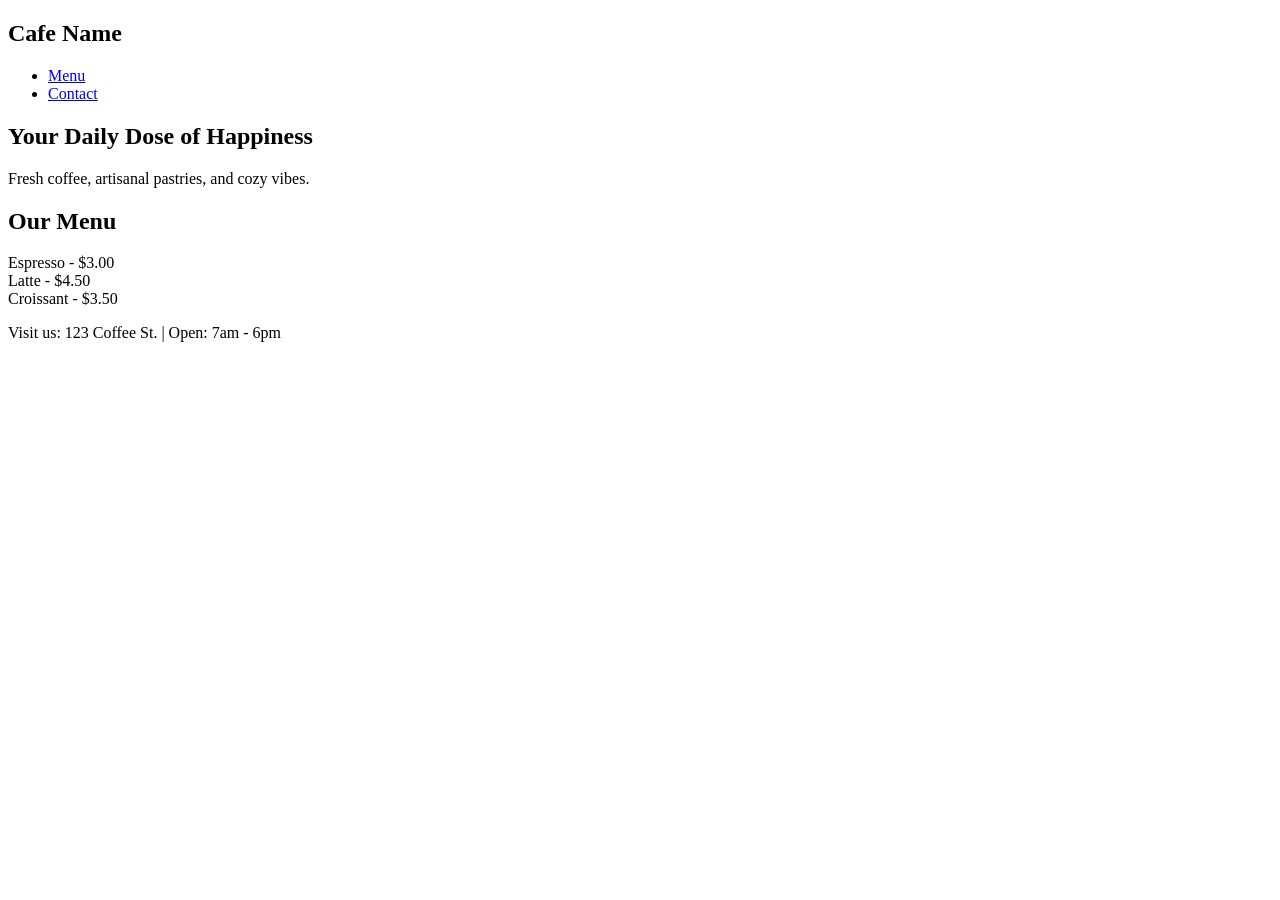
==== index.html @ e347914f "version1" ====
<!DOCTYPE html>
<html lang="en">
<head>
    <meta charset="UTF-8">
    <meta name="viewport" content="width=device-width, initial-scale=1.0">
    <title>Cafe Name | Coffee & Bites</title>
    <link rel="stylesheet" href="style.css">
</head>
<body>

    <header>
        <nav>
            <h1>Cafe Name</h1>
            <ul>
                <li><a href="#menu">Menu</a></li>
                <li><a href="#contact">Contact</a></li>
            </ul>
        </nav>
    </header>

    <section class="hero">
        <h2>Your Daily Dose of Happiness</h2>
        <p>Fresh coffee, artisanal pastries, and cozy vibes.</p>
    </section>

    <section id="menu">
        <h2>Our Menu</h2>
        <div class="menu-items">
            <div class="item">Espresso - $3.00</div>
            <div class="item">Latte - $4.50</div>
            <div class="item">Croissant - $3.50</div>
        </div>
    </section>

    <footer id="contact">
        <p>Visit us: 123 Coffee St. | Open: 7am - 6pm</p>
    </footer>

    <script src="script.js"></script>
</body>
</html>
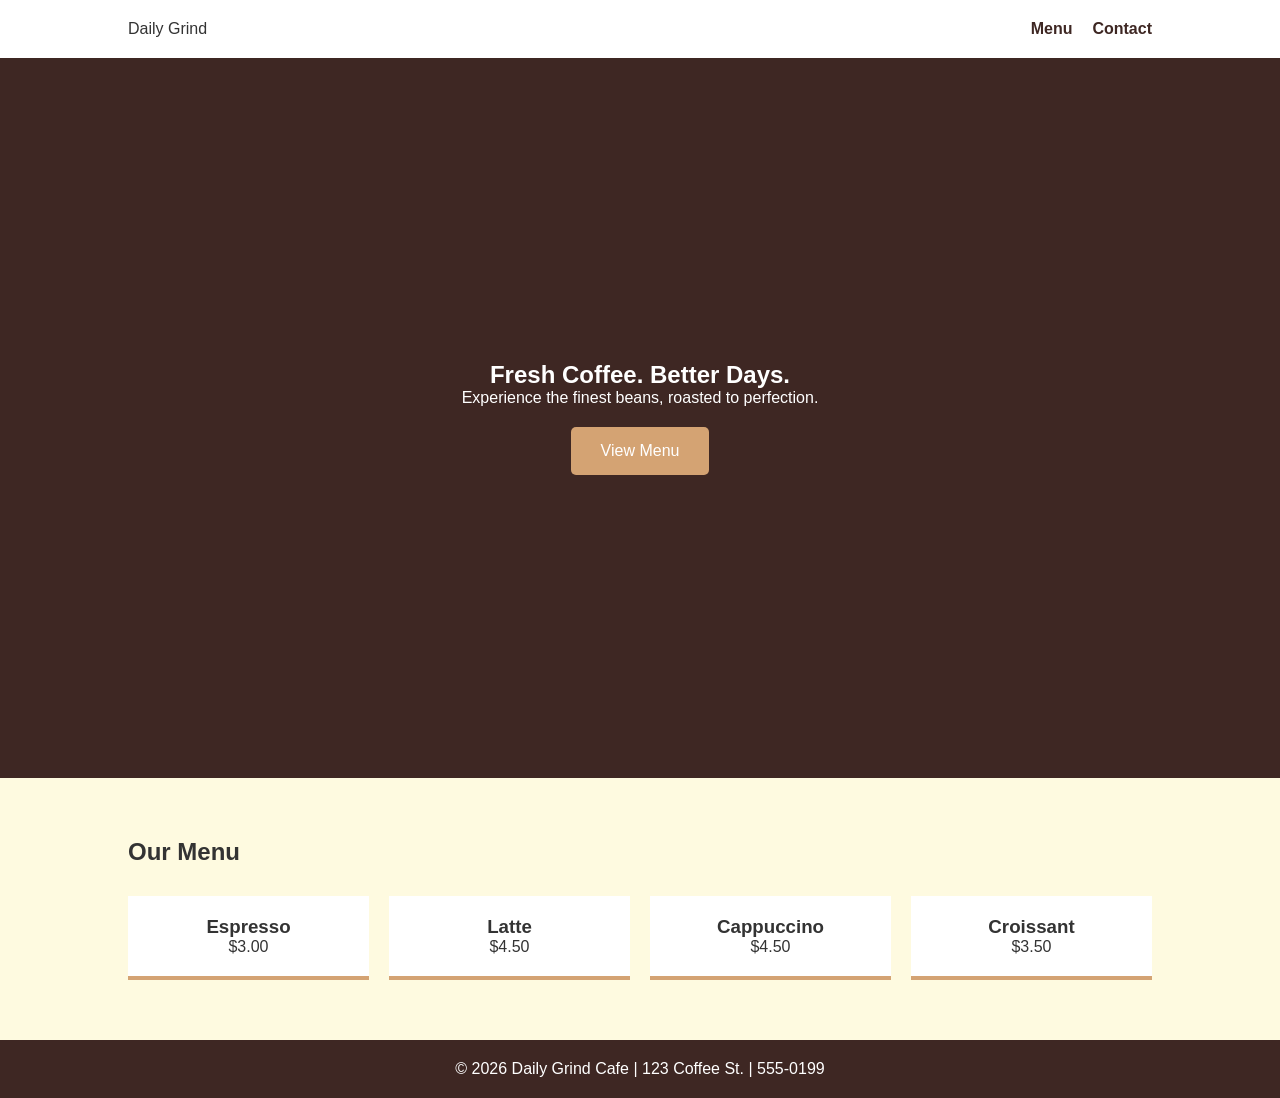
==== commit 0f9f4fd9: "Version1(Working)" ====
--- a/index.html
+++ b/index.html
@@ -3,14 +3,14 @@
 <head>
     <meta charset="UTF-8">
     <meta name="viewport" content="width=device-width, initial-scale=1.0">
-    <title>Cafe Name | Coffee & Bites</title>
+    <title>The Daily Grind | Artisan Cafe</title>
     <link rel="stylesheet" href="style.css">
 </head>
 <body>
 
     <header>
+        <div class="logo">Daily Grind</div>
         <nav>
-            <h1>Cafe Name</h1>
             <ul>
                 <li><a href="#menu">Menu</a></li>
                 <li><a href="#contact">Contact</a></li>
@@ -19,21 +19,25 @@
     </header>
 
     <section class="hero">
-        <h2>Your Daily Dose of Happiness</h2>
-        <p>Fresh coffee, artisanal pastries, and cozy vibes.</p>
+        <div class="hero-content">
+            <h1>Fresh Coffee. Better Days.</h1>
+            <p>Experience the finest beans, roasted to perfection.</p>
+            <a href="#menu" class="cta-button">View Menu</a>
+        </div>
     </section>
 
     <section id="menu">
         <h2>Our Menu</h2>
-        <div class="menu-items">
-            <div class="item">Espresso - $3.00</div>
-            <div class="item">Latte - $4.50</div>
-            <div class="item">Croissant - $3.50</div>
+        <div class="menu-grid">
+            <div class="menu-card"><h3>Espresso</h3><p>$3.00</p></div>
+            <div class="menu-card"><h3>Latte</h3><p>$4.50</p></div>
+            <div class="menu-card"><h3>Cappuccino</h3><p>$4.50</p></div>
+            <div class="menu-card"><h3>Croissant</h3><p>$3.50</p></div>
         </div>
     </section>
 
     <footer id="contact">
-        <p>Visit us: 123 Coffee St. | Open: 7am - 6pm</p>
+        <p>&copy; 2026 Daily Grind Cafe | 123 Coffee St. | 555-0199</p>
     </footer>
 
     <script src="script.js"></script>
--- a/style.css
+++ b/style.css
@@ -0,0 +1,24 @@
+:root {
+    --primary: #3e2723;
+    --accent: #d4a373;
+    --light: #fefae0;
+}
+
+* { margin: 0; padding: 0; box-sizing: border-box; }
+body { font-family: 'Segoe UI', sans-serif; background: var(--light); color: #333; }
+
+/* Navigation */
+header { display: flex; justify-content: space-between; padding: 20px 10%; background: #fff; align-items: center; }
+nav ul { display: flex; list-style: none; gap: 20px; }
+nav a { text-decoration: none; color: var(--primary); font-weight: bold; }
+
+/* Hero Section */
+.hero { height: 80vh; background: var(--primary); display: flex; align-items: center; justify-content: center; text-align: center; color: white; }
+.cta-button { display: inline-block; padding: 15px 30px; background: var(--accent); color: white; text-decoration: none; margin-top: 20px; border-radius: 5px; }
+
+/* Menu Grid */
+#menu { padding: 60px 10%; }
+.menu-grid { display: grid; grid-template-columns: repeat(auto-fit, minmax(200px, 1fr)); gap: 20px; margin-top: 30px; }
+.menu-card { background: white; padding: 20px; text-align: center; border-bottom: 4px solid var(--accent); }
+
+footer { text-align: center; padding: 20px; background: var(--primary); color: white; }
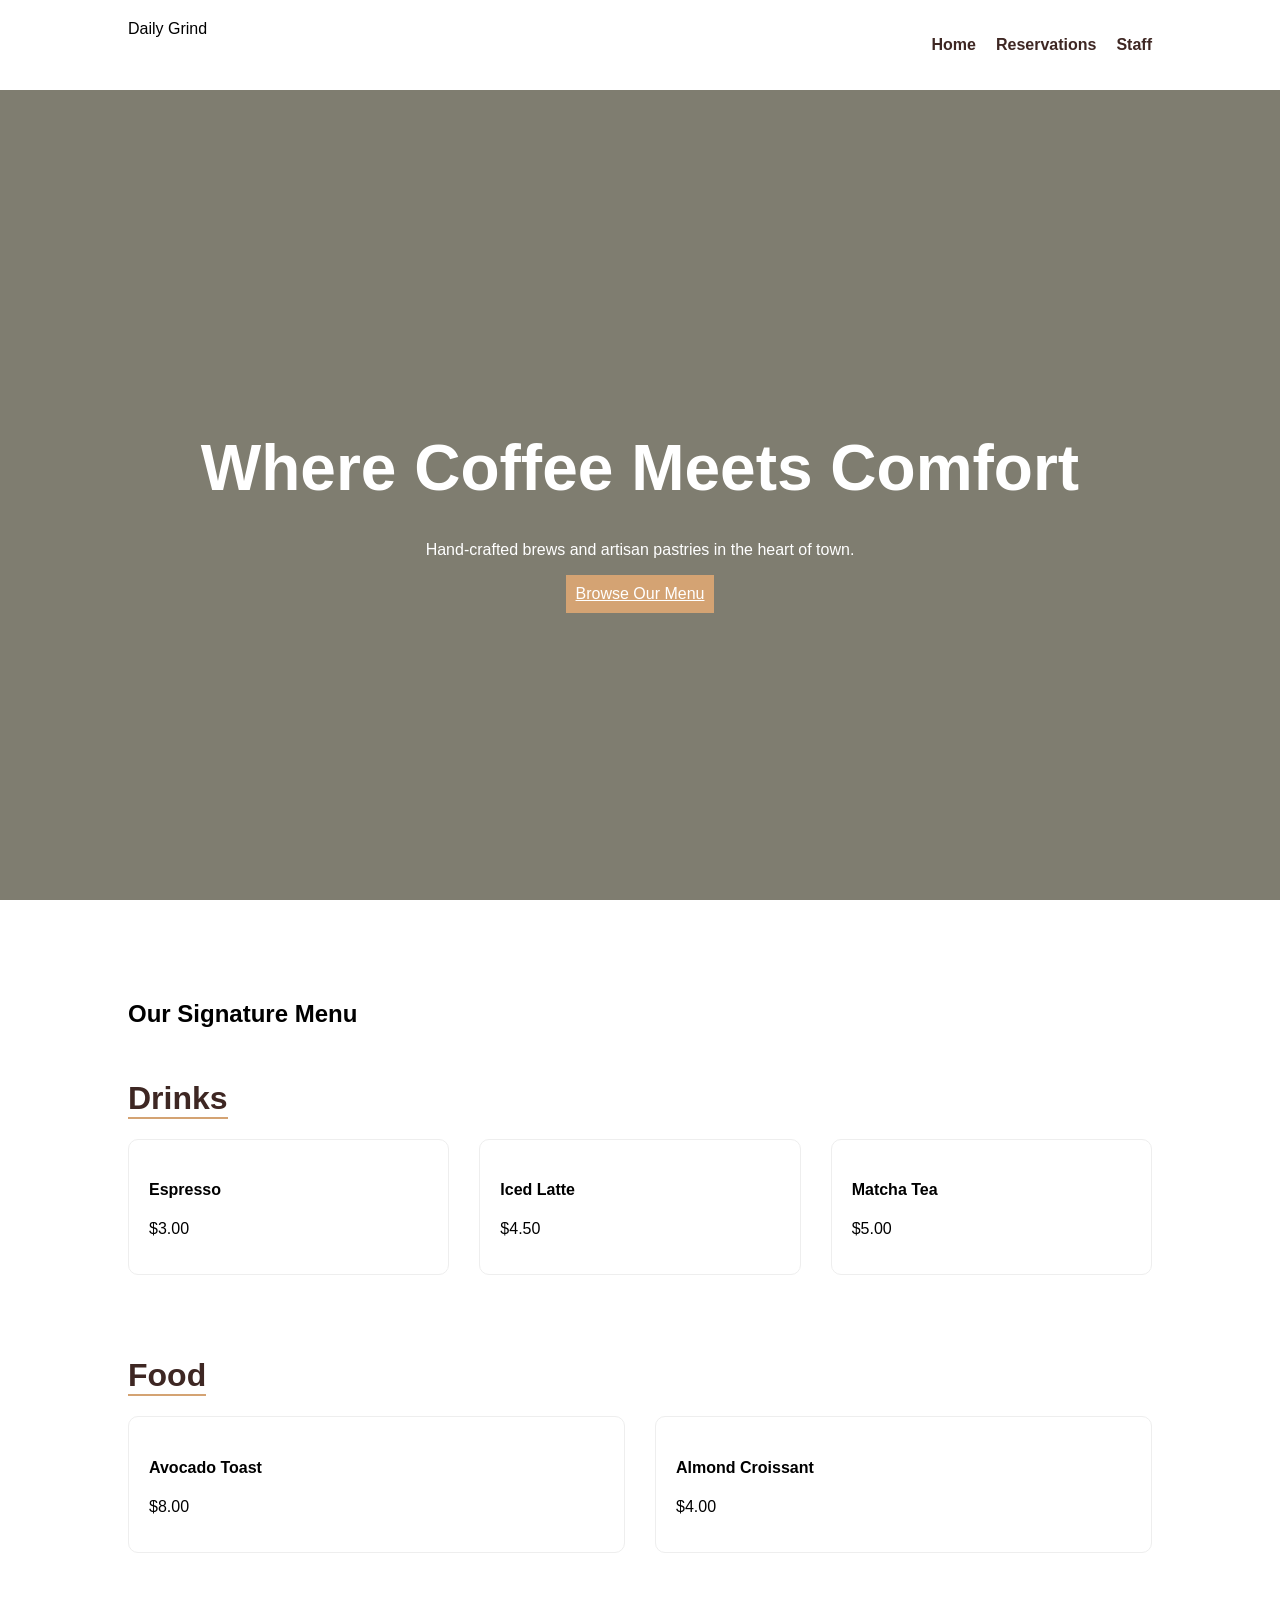
==== commit df85d148: "Version2(Working)" ====
--- a/index.html
+++ b/index.html
@@ -2,44 +2,46 @@
 <html lang="en">
 <head>
     <meta charset="UTF-8">
-    <meta name="viewport" content="width=device-width, initial-scale=1.0">
-    <title>The Daily Grind | Artisan Cafe</title>
-    <link rel="stylesheet" href="style.css">
+    <link rel="stylesheet" href="styles.css">
+    <title>Daily Grind | Home</title>
 </head>
 <body>
-
     <header>
         <div class="logo">Daily Grind</div>
         <nav>
             <ul>
-                <li><a href="#menu">Menu</a></li>
-                <li><a href="#contact">Contact</a></li>
+                <li><a href="index.html">Home</a></li>
+                <li><a href="reservation.html">Reservations</a></li>
+                <li><a href="staff.html">Staff</a></li>
             </ul>
         </nav>
     </header>
 
     <section class="hero">
-        <div class="hero-content">
-            <h1>Fresh Coffee. Better Days.</h1>
-            <p>Experience the finest beans, roasted to perfection.</p>
-            <a href="#menu" class="cta-button">View Menu</a>
-        </div>
+        <h1>Where Coffee Meets Comfort</h1>
+        <p>Hand-crafted brews and artisan pastries in the heart of town.</p>
+        <a href="#menu" class="cta-button">Browse Our Menu</a>
     </section>
 
     <section id="menu">
-        <h2>Our Menu</h2>
-        <div class="menu-grid">
-            <div class="menu-card"><h3>Espresso</h3><p>$3.00</p></div>
-            <div class="menu-card"><h3>Latte</h3><p>$4.50</p></div>
-            <div class="menu-card"><h3>Cappuccino</h3><p>$4.50</p></div>
-            <div class="menu-card"><h3>Croissant</h3><p>$3.50</p></div>
+        <h2>Our Signature Menu</h2>
+        
+        <div class="menu-category">
+            <h3>Drinks</h3>
+            <div class="menu-grid">
+                <div class="menu-card"><h4>Espresso</h4><p>$3.00</p></div>
+                <div class="menu-card"><h4>Iced Latte</h4><p>$4.50</p></div>
+                <div class="menu-card"><h4>Matcha Tea</h4><p>$5.00</p></div>
+            </div>
+        </div>
+
+        <div class="menu-category">
+            <h3>Food</h3>
+            <div class="menu-grid">
+                <div class="menu-card"><h4>Avocado Toast</h4><p>$8.00</p></div>
+                <div class="menu-card"><h4>Almond Croissant</h4><p>$4.00</p></div>
+            </div>
         </div>
     </section>
-
-    <footer id="contact">
-        <p>&copy; 2026 Daily Grind Cafe | 123 Coffee St. | 555-0199</p>
-    </footer>
-
-    <script src="script.js"></script>
 </body>
 </html>
--- a/styles.css
+++ b/styles.css
@@ -0,0 +1,46 @@
+:root { --primary: #3e2723; --accent: #d4a373; --light: #fefae0; }
+body { font-family: sans-serif; background: var(--light); margin: 0; }
+header { display: flex; justify-content: space-between; padding: 20px 10%; background: #fff; }
+nav ul { display: flex; list-style: none; gap: 20px; }
+nav a { text-decoration: none; color: var(--primary); font-weight: bold; }
+.form-container, .staff-container { padding: 50px 10%; }
+.reservation-form { display: flex; flex-direction: column; gap: 10px; max-width: 300px; }
+table { width: 100%; border-collapse: collapse; background: white; }
+th, td { padding: 15px; border: 1px solid #ddd; text-align: left; }
+th { background: var(--primary); color: white; }
+.cta-button { padding: 10px; background: var(--accent); color: white; border: none; cursor: pointer; }
+
+/* Hero Styles */
+.hero { 
+    height: 90vh; 
+    background: linear-gradient(rgba(0,0,0,0.5), rgba(0,0,0,0.5)), url('cafe-background.jpg'); 
+    background-size: cover; 
+    display: flex; 
+    flex-direction: column; 
+    justify-content: center; 
+    align-items: center; 
+    color: white; 
+    text-align: center;
+}
+
+.hero h1 { font-size: 4rem; margin-bottom: 20px; }
+
+/* Menu Section */
+#menu { padding: 80px 10%; background: #fff; }
+.menu-category { margin-bottom: 50px; }
+.menu-category h3 { font-size: 2rem; color: var(--primary); border-bottom: 2px solid var(--accent); display: inline-block; margin-bottom: 20px; }
+
+.menu-grid { 
+    display: grid; 
+    grid-template-columns: repeat(auto-fit, minmax(250px, 1fr)); 
+    gap: 30px; 
+}
+
+.menu-card { 
+    padding: 20px; 
+    border: 1px solid #eee; 
+    border-radius: 10px; 
+    transition: transform 0.3s; 
+}
+
+.menu-card:hover { transform: translateY(-10px); box-shadow: 0 10px 20px rgba(0,0,0,0.1); }
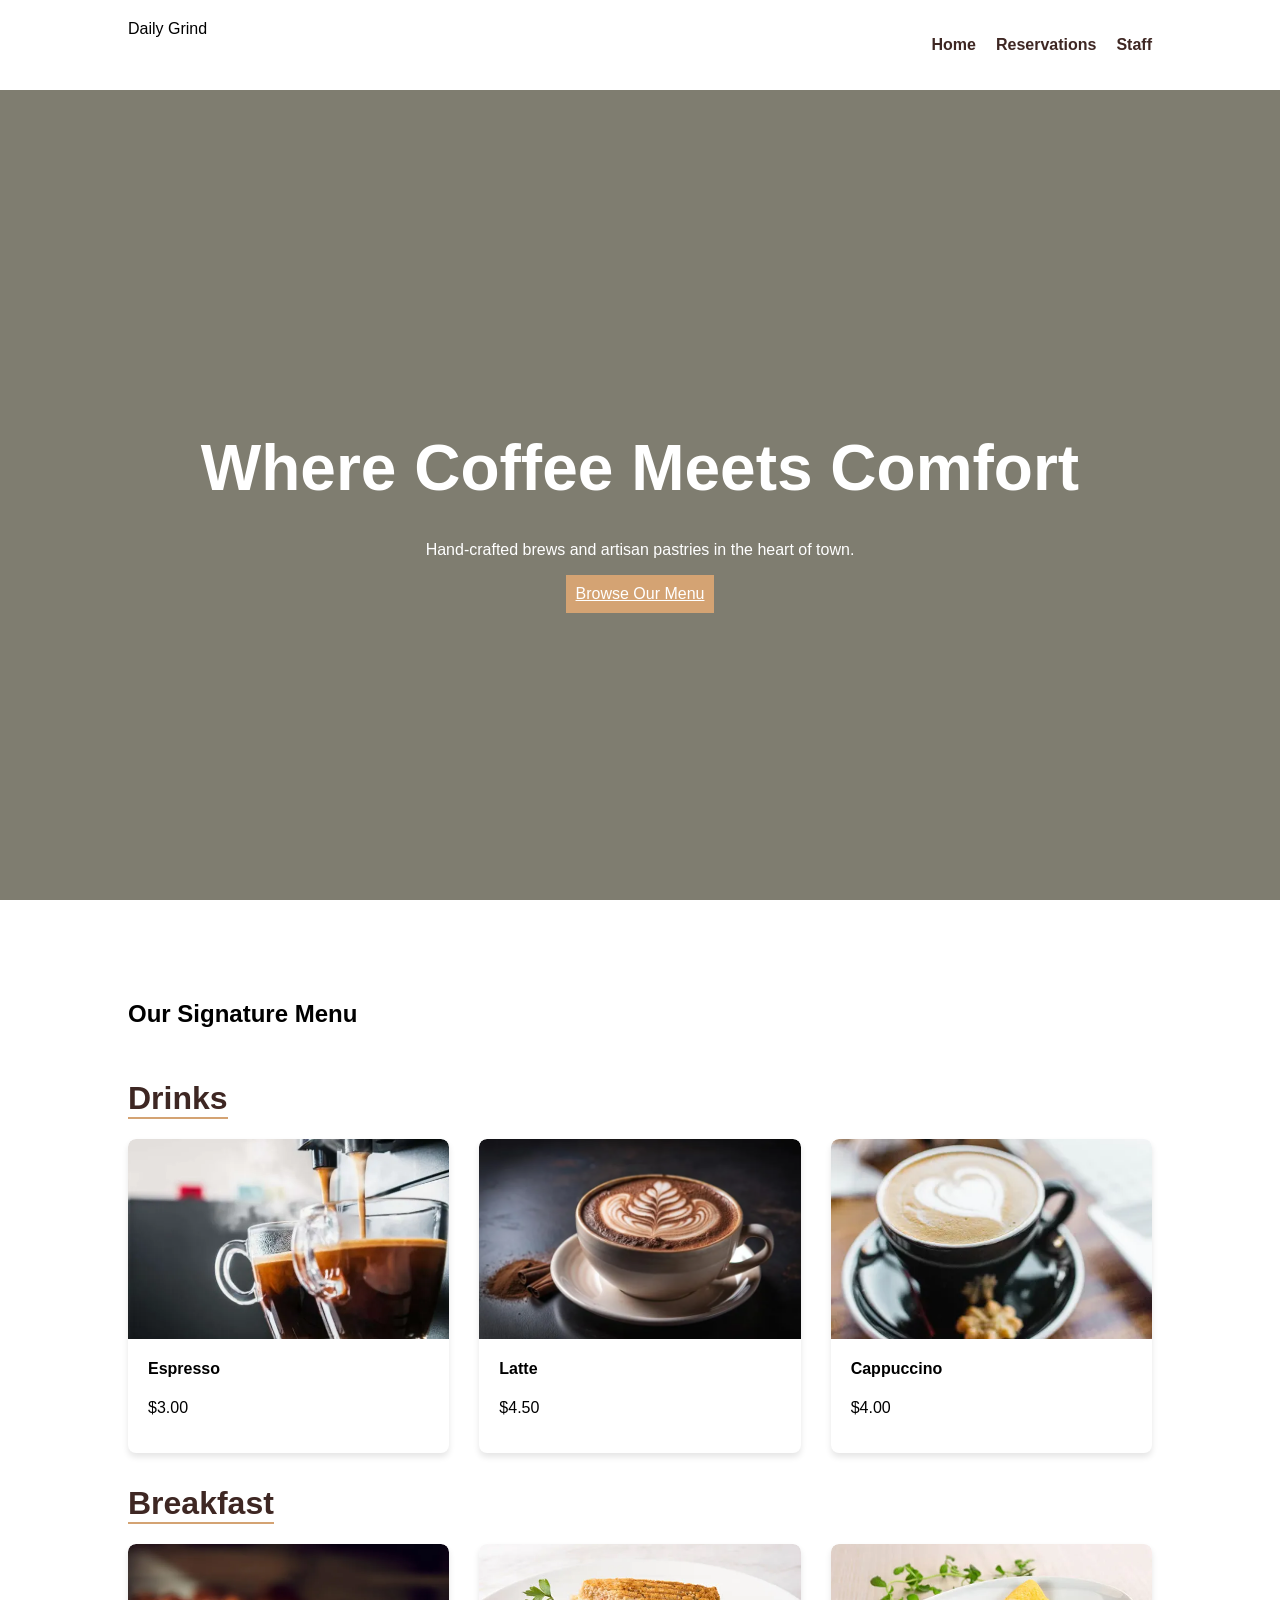
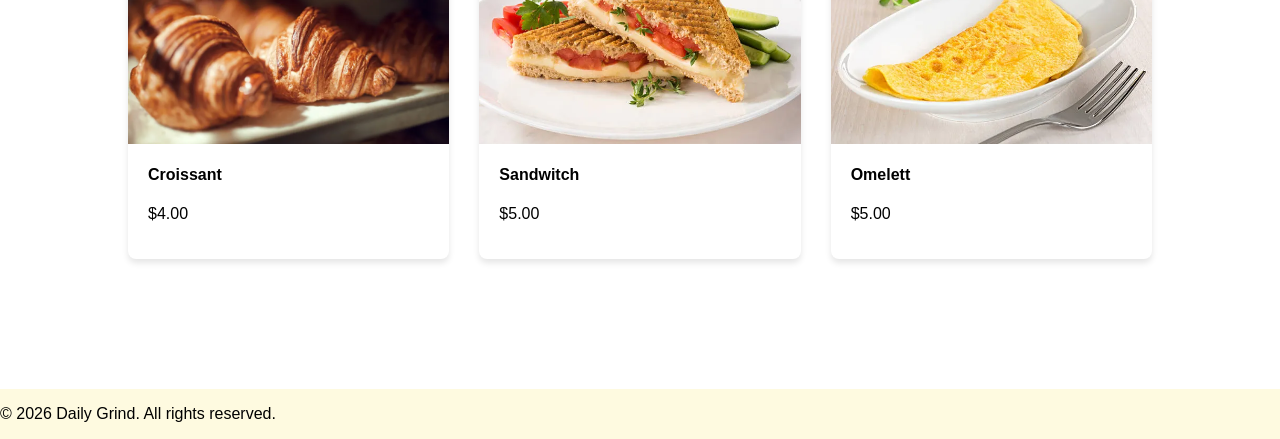
==== commit ddd3d8e5: "Version3(Working)" ====
--- a/index.html
+++ b/index.html
@@ -24,24 +24,55 @@
     </section>
 
     <section id="menu">
-        <h2>Our Signature Menu</h2>
-        
-        <div class="menu-category">
-            <h3>Drinks</h3>
-            <div class="menu-grid">
-                <div class="menu-card"><h4>Espresso</h4><p>$3.00</p></div>
-                <div class="menu-card"><h4>Iced Latte</h4><p>$4.50</p></div>
-                <div class="menu-card"><h4>Matcha Tea</h4><p>$5.00</p></div>
+    <h2>Our Signature Menu</h2>
+    <div class="menu-category">
+        <h3>Drinks</h3>
+        <div class="menu-grid">
+            <div class="menu-card">
+                <img src="espresso-o-expresso-741x389.webp" alt="">
+                <h4>Espresso</h4>
+                <p>$3.00</p>
+            </div>
+            <div class="menu-card">
+                <img src="cup-cappuccino-with-latte-art-cinnamon-sticks-rustic-surface_9975-124635.webp" alt="">
+                <h4>Latte</h4>
+                <p>$4.50</p>
+            </div>
+            <div class="menu-card">
+                <img src="cappuccino-breakfast_15MSMABWGU.webp" alt="">
+                <h4>Cappuccino</h4>
+                <p>$4.00</p>
             </div>
         </div>
 
-        <div class="menu-category">
-            <h3>Food</h3>
-            <div class="menu-grid">
-                <div class="menu-card"><h4>Avocado Toast</h4><p>$8.00</p></div>
-                <div class="menu-card"><h4>Almond Croissant</h4><p>$4.00</p></div>
+        <h3>Breakfast</h3>
+        <div class="menu-grid">
+            <div class="menu-card">
+                <img src="croissants-scaled.webp" alt="">
+                <h4>Croissant</h4>
+                <p>$4.00</p>
+            </div>
+            <div class="menu-card">
+                <img src="cheese-sandwich.webp" alt="">
+                <h4>Sandwitch</h4>
+                <p>$5.00</p>
+            </div>
+            <div class="menu-card">
+                <img src="plain-omelette.webp" alt="">
+                <h4>Omelett</h4>
+                <p>$5.00</p>
             </div>
         </div>
-    </section>
+
+
+
+
+
+    </div>
+</section>
+
+    <footer>
+        <p>&copy; 2026 Daily Grind. All rights reserved.</p>
+    </footer>
 </body>
 </html>
--- a/styles.css
+++ b/styles.css
@@ -36,11 +36,28 @@
     gap: 30px; 
 }
 
-.menu-card { 
-    padding: 20px; 
-    border: 1px solid #eee; 
-    border-radius: 10px; 
-    transition: transform 0.3s; 
+
+.menu-card:hover { transform: translateY(-10px); box-shadow: 0 10px 20px rgba(0,0,0,0.1); }
+
+/* Images*/
+.menu-card img {
+    width: 100%;       
+    height: 200px;     
+    object-fit: cover; 
+    border-radius: 8px 8px 0 0; 
+    display: block;
 }
 
-.menu-card:hover { transform: translateY(-10px); box-shadow: 0 10px 20px rgba(0,0,0,0.1); }+/* Ensure menu cards look good with images */
+.menu-card {
+    background: white;
+    padding: 0;        
+    padding-bottom: 20px;
+    border-radius: 8px;
+    overflow: hidden;  
+    box-shadow: 0 4px 6px rgba(0,0,0,0.1);
+}
+
+.menu-card h4, .menu-card p {
+    padding: 0 20px;   
+}
